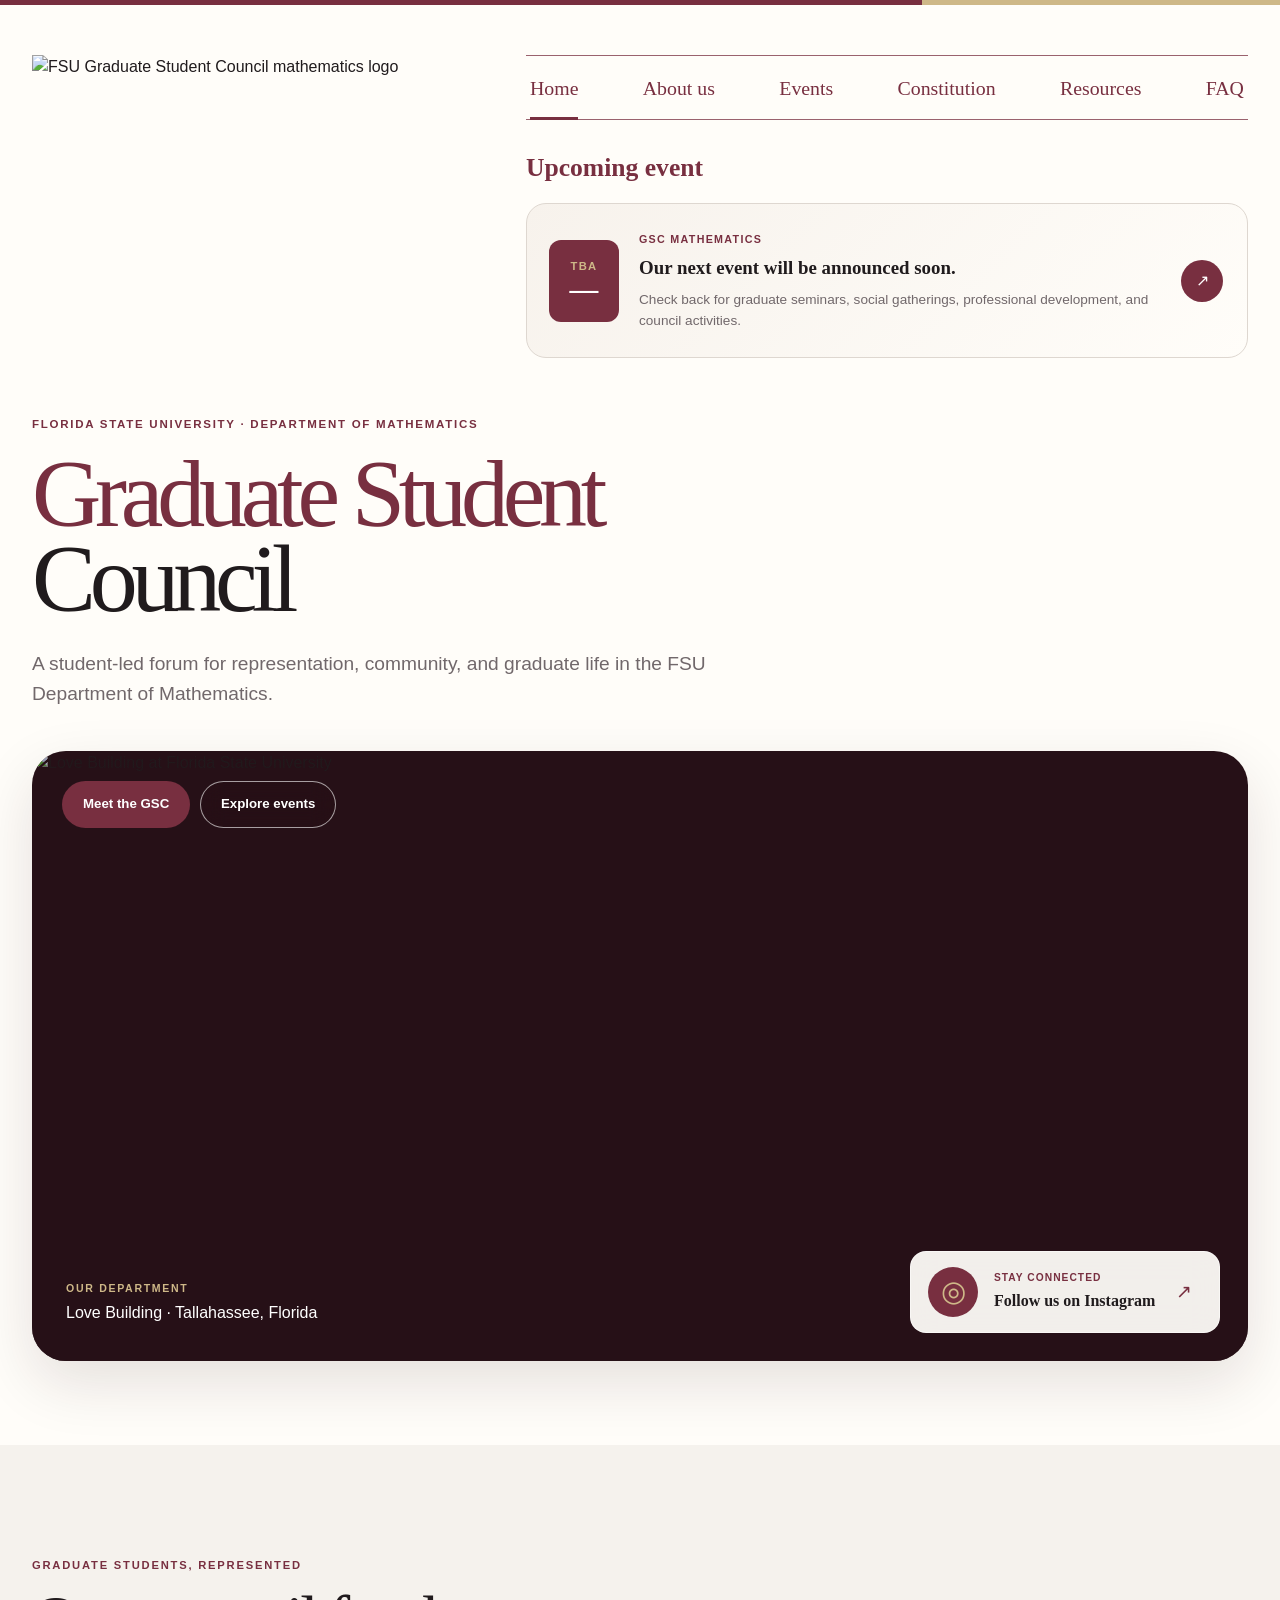
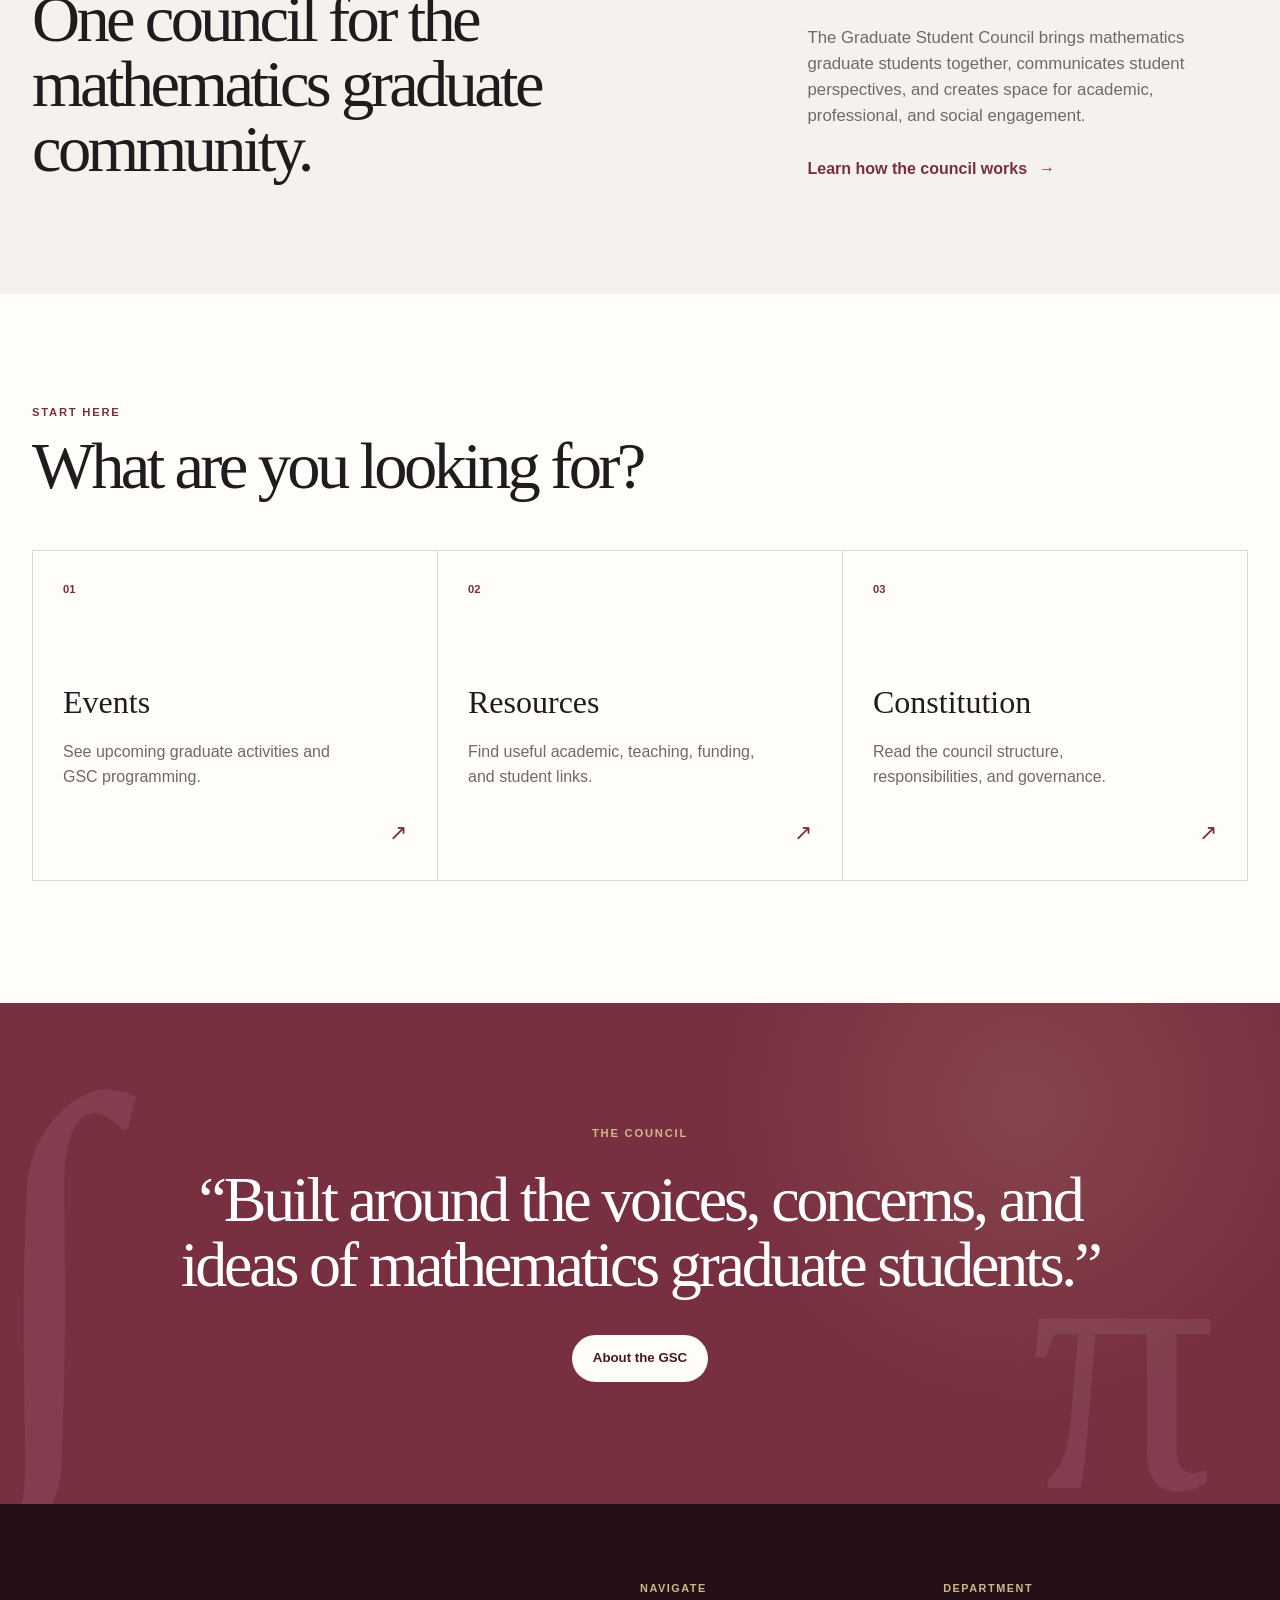
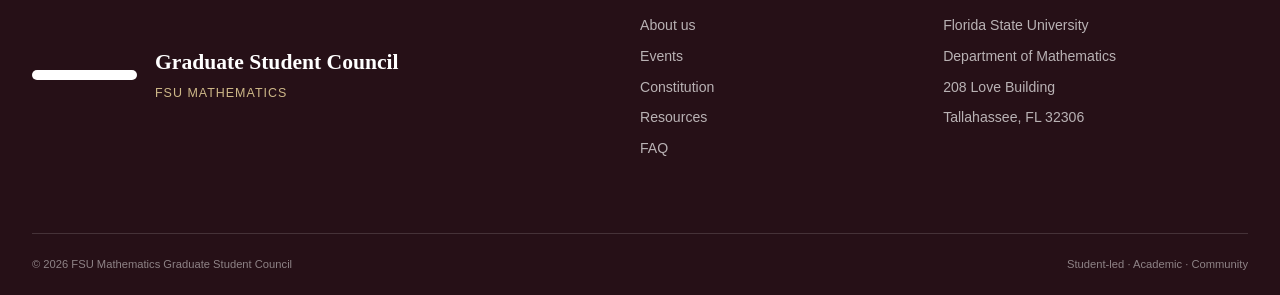
==== index.html @ f1bab253 "Add files via upload" ====
<!DOCTYPE html>
<html lang="en">
<head>
  <meta charset="UTF-8">
  <meta name="viewport" content="width=device-width, initial-scale=1.0">

  <meta
    name="description"
    content="Graduate Student Council of the Florida State University Department of Mathematics."
  >
  <meta name="theme-color" content="#782f40">

  <title>Graduate Student Council | FSU Mathematics</title>

  <link rel="icon" href="assets/gsc-logo.png">
  <link rel="stylesheet" href="styles.css">
</head>

<body>
  <a class="skip-link" href="#main-content">Skip to main content</a>

  <header class="site-header">
    <div class="top-rule" aria-hidden="true"></div>

    <div class="shell header-layout">
      <a class="identity" href="index.html" aria-label="FSU Mathematics Graduate Student Council home">
        <img
          src="assets/gsc-logo.png"
          alt="FSU Graduate Student Council mathematics logo"
          class="identity-logo"
        >
      </a>

      <div class="header-content">
        <nav class="main-nav" aria-label="Main navigation">
          <button
            class="nav-toggle"
            type="button"
            aria-expanded="false"
            aria-controls="nav-links"
          >
            <span class="nav-toggle-label">Menu</span>
            <span class="nav-toggle-lines" aria-hidden="true">
              <span></span>
              <span></span>
            </span>
          </button>

          <div class="nav-links" id="nav-links">
            <a class="active" href="index.html">Home</a>
            <a href="about.html">About us</a>
            <a href="events.html">Events</a>
            <a href="constitution.html">Constitution</a>
            <a href="resources.html">Resources</a>
            <a href="faq.html">FAQ</a>
          </div>
        </nav>

        <section class="upcoming" aria-labelledby="upcoming-title">
          <div class="upcoming-heading">
            <p class="section-kicker">Next on the calendar</p>
            <h2 id="upcoming-title">Upcoming event</h2>
          </div>

          <!-- EDIT HERE: Replace this card with the next real event. -->
          <article class="event-preview">
            <div class="event-date" aria-label="Date to be announced">
              <span>TBA</span>
              <strong>—</strong>
            </div>

            <div class="event-copy">
              <p class="event-type">GSC Mathematics</p>
              <h3>Our next event will be announced soon.</h3>
              <p>
                Check back for graduate seminars, social gatherings,
                professional development, and council activities.
              </p>
            </div>

            <a class="event-arrow" href="events.html" aria-label="View all events">
              <span aria-hidden="true">↗</span>
            </a>
          </article>
        </section>
      </div>
    </div>
  </header>

  <main id="main-content">
    <section class="hero shell">
      <div class="hero-title-block">
        <p class="eyebrow">Florida State University · Department of Mathematics</p>
        <h1>
          Graduate Student
          <span>Council</span>
        </h1>

        <p class="hero-intro">
          A student-led forum for representation, community, and graduate life
          in the FSU Department of Mathematics.
        </p>
      </div>

      <div class="hero-visual">
        <img
          src="assets/love-building.png"
          alt="Love Building at Florida State University"
          class="hero-image"
        >

        <div class="hero-overlay" aria-hidden="true"></div>

        <div class="hero-caption">
          <p class="hero-caption-label">Our department</p>
          <p>Love Building · Tallahassee, Florida</p>
        </div>

        <div class="hero-actions">
          <a class="button button-primary" href="about.html">Meet the GSC</a>
          <a class="button button-glass" href="events.html">Explore events</a>
        </div>

        <!-- EDIT HERE: Add your real Instagram URL. -->
        <a
          class="instagram-card"
          href="#"
          data-placeholder-link
          aria-label="Follow FSU Mathematics GSC on Instagram"
        >
          <span class="instagram-icon" aria-hidden="true">◎</span>
          <span>
            <small>Stay connected</small>
            <strong>Follow us on Instagram</strong>
          </span>
          <span class="instagram-arrow" aria-hidden="true">↗</span>
        </a>
      </div>
    </section>

    <section class="intro-section">
      <div class="shell intro-grid">
        <div>
          <p class="section-kicker">Graduate students, represented</p>
          <h2>One council for the mathematics graduate community.</h2>
        </div>

        <div class="intro-copy">
          <p>
            The Graduate Student Council brings mathematics graduate students
            together, communicates student perspectives, and creates space for
            academic, professional, and social engagement.
          </p>

          <a class="text-link" href="about.html">
            Learn how the council works <span aria-hidden="true">→</span>
          </a>
        </div>
      </div>
    </section>

    <section class="portal-section">
      <div class="shell">
        <div class="portal-heading">
          <p class="section-kicker">Start here</p>
          <h2>What are you looking for?</h2>
        </div>

        <div class="portal-grid">
          <a class="portal-card" href="events.html">
            <span class="portal-number">01</span>
            <div>
              <h3>Events</h3>
              <p>See upcoming graduate activities and GSC programming.</p>
            </div>
            <span class="portal-arrow" aria-hidden="true">↗</span>
          </a>

          <a class="portal-card" href="resources.html">
            <span class="portal-number">02</span>
            <div>
              <h3>Resources</h3>
              <p>Find useful academic, teaching, funding, and student links.</p>
            </div>
            <span class="portal-arrow" aria-hidden="true">↗</span>
          </a>

          <a class="portal-card" href="constitution.html">
            <span class="portal-number">03</span>
            <div>
              <h3>Constitution</h3>
              <p>Read the council structure, responsibilities, and governance.</p>
            </div>
            <span class="portal-arrow" aria-hidden="true">↗</span>
          </a>
        </div>
      </div>
    </section>

    <section class="statement-section">
      <div class="statement-math statement-math-one" aria-hidden="true">∫</div>
      <div class="statement-math statement-math-two" aria-hidden="true">π</div>

      <div class="shell statement-inner">
        <p class="section-kicker light">The council</p>

        <blockquote>
          “Built around the voices, concerns, and ideas of mathematics graduate students.”
        </blockquote>

        <a class="button button-light" href="about.html">About the GSC</a>
      </div>
    </section>
  </main>

  <footer class="site-footer">
    <div class="shell footer-grid">
      <div class="footer-brand">
        <img src="assets/gsc-logo.png" alt="" aria-hidden="true">
        <div>
          <strong>Graduate Student Council</strong>
          <span>FSU Mathematics</span>
        </div>
      </div>

      <div class="footer-nav">
        <p>Navigate</p>
        <a href="about.html">About us</a>
        <a href="events.html">Events</a>
        <a href="constitution.html">Constitution</a>
        <a href="resources.html">Resources</a>
        <a href="faq.html">FAQ</a>
      </div>

      <div class="footer-contact">
        <p>Department</p>
        <span>Florida State University</span>
        <span>Department of Mathematics</span>
        <span>208 Love Building</span>
        <span>Tallahassee, FL 32306</span>
      </div>
    </div>

    <div class="shell footer-bottom">
      <span>© <span id="year"></span> FSU Mathematics Graduate Student Council</span>
      <span>Student-led · Academic · Community</span>
    </div>
  </footer>

  <script src="script.js"></script>
</body>
</html>
---- styles.css ----
/* ============================================================
   FSU Mathematics GSC
   GitHub Pages-ready static website
   ============================================================ */

:root {
  --garnet: #782f40;
  --garnet-deep: #4b1725;
  --garnet-black: #261017;
  --gold: #ceb888;
  --gold-pale: #eee5d1;
  --ink: #201b1d;
  --muted: #71686b;
  --paper: #fffdf9;
  --surface: #f5f2ed;
  --line: #ded7d0;
  --max-width: 1240px;
  --serif: Georgia, "Times New Roman", serif;
  --sans: Arial, Helvetica, sans-serif;
  --radius-small: 10px;
  --radius-medium: 20px;
  --radius-large: 34px;
  --shadow-soft: 0 22px 60px rgba(38, 16, 23, 0.12);
}

*,
*::before,
*::after {
  box-sizing: border-box;
}

html {
  scroll-behavior: smooth;
}

body {
  margin: 0;
  min-width: 320px;
  color: var(--ink);
  background: var(--paper);
  font-family: var(--sans);
  line-height: 1.55;
}

body.menu-open {
  overflow: hidden;
}

img {
  max-width: 100%;
  display: block;
}

a {
  color: inherit;
  text-decoration: none;
}

button {
  color: inherit;
  font: inherit;
}

.shell {
  width: min(calc(100% - 64px), var(--max-width));
  margin-inline: auto;
}

.skip-link {
  position: fixed;
  z-index: 9999;
  top: 12px;
  left: 12px;
  padding: 10px 14px;
  color: white;
  background: var(--garnet);
  transform: translateY(-180%);
}

.skip-link:focus {
  transform: translateY(0);
}

.top-rule {
  height: 5px;
  background: linear-gradient(
    90deg,
    var(--garnet) 0 72%,
    var(--gold) 72% 100%
  );
}

/* HEADER */

.site-header {
  background: var(--paper);
}

.header-layout {
  display: grid;
  grid-template-columns: 430px minmax(0, 1fr);
  gap: 64px;
  padding-top: 50px;
}

.identity {
  align-self: start;
}

.identity-logo {
  width: min(100%, 430px);
  height: auto;
}

.header-content {
  min-width: 0;
}

.main-nav {
  border-top: 1px solid rgba(120, 47, 64, 0.75);
  border-bottom: 1px solid rgba(120, 47, 64, 0.75);
}

.nav-links {
  min-height: 58px;
  display: flex;
  align-items: center;
  justify-content: space-between;
  gap: 24px;
}

.nav-links a {
  position: relative;
  padding: 17px 4px 15px;
  color: var(--garnet);
  font-family: var(--serif);
  font-size: clamp(1.05rem, 1.55vw, 1.35rem);
  white-space: nowrap;
}

.nav-links a::after {
  content: "";
  position: absolute;
  right: 4px;
  bottom: -1px;
  left: 4px;
  height: 3px;
  background: var(--garnet);
  transform: scaleX(0);
  transform-origin: left;
  transition: transform 180ms ease;
}

.nav-links a:hover::after,
.nav-links a:focus-visible::after,
.nav-links a.active::after {
  transform: scaleX(1);
}

.nav-toggle {
  display: none;
}

.upcoming {
  padding-top: 28px;
}

.upcoming-heading {
  display: flex;
  align-items: end;
  justify-content: space-between;
  gap: 20px;
  margin-bottom: 16px;
}

.section-kicker {
  margin: 0 0 12px;
  color: var(--garnet);
  font-size: 0.7rem;
  font-weight: 800;
  letter-spacing: 0.16em;
  text-transform: uppercase;
}

.upcoming-heading .section-kicker {
  display: none;
}

.upcoming-heading h2 {
  margin: 0;
  color: var(--garnet);
  font-family: var(--serif);
  font-size: clamp(1.35rem, 2vw, 1.75rem);
}

.event-preview {
  display: grid;
  grid-template-columns: 72px minmax(0, 1fr) 44px;
  align-items: center;
  gap: 18px;
  min-height: 155px;
  padding: 22px;
  background: linear-gradient(135deg, #f7f2ec, #fffdf9);
  border: 1px solid var(--line);
  border-radius: var(--radius-medium);
}

.event-date {
  width: 70px;
  height: 82px;
  display: grid;
  place-items: center;
  align-content: center;
  color: white;
  background: var(--garnet);
  border-radius: 12px;
}

.event-date span,
.event-date strong {
  display: block;
}

.event-date span {
  color: var(--gold);
  font-size: 0.7rem;
  font-weight: 800;
  letter-spacing: 0.12em;
}

.event-date strong {
  font-family: var(--serif);
  font-size: 1.8rem;
  line-height: 1;
}

.event-type {
  margin: 0 0 5px;
  color: var(--garnet);
  font-size: 0.67rem;
  font-weight: 800;
  letter-spacing: 0.12em;
  text-transform: uppercase;
}

.event-copy h3 {
  margin: 0 0 7px;
  font-family: var(--serif);
  font-size: 1.18rem;
}

.event-copy > p:last-child {
  margin: 0;
  color: var(--muted);
  font-size: 0.85rem;
}

.event-arrow {
  width: 42px;
  height: 42px;
  display: grid;
  place-items: center;
  color: white;
  background: var(--garnet);
  border-radius: 50%;
  transition:
    transform 180ms ease,
    background 180ms ease;
}

.event-arrow:hover,
.event-arrow:focus-visible {
  background: var(--garnet-deep);
  transform: translate(2px, -2px);
}

/* HERO */

.hero {
  padding-top: 24px;
  padding-bottom: 84px;
}

.hero-title-block {
  max-width: 940px;
  padding: 34px 0 42px;
}

.eyebrow {
  margin: 0 0 18px;
  color: var(--garnet);
  font-size: 0.72rem;
  font-weight: 800;
  letter-spacing: 0.15em;
  text-transform: uppercase;
}

.hero h1 {
  margin: 0;
  color: var(--garnet);
  font-family: var(--serif);
  font-size: clamp(3.6rem, 7.5vw, 7.3rem);
  font-weight: 500;
  letter-spacing: -0.065em;
  line-height: 0.88;
}

.hero h1 span {
  display: block;
  color: var(--ink);
}

.hero-intro {
  max-width: 680px;
  margin: 28px 0 0;
  color: var(--muted);
  font-size: clamp(1rem, 1.8vw, 1.2rem);
}

.hero-visual {
  position: relative;
  min-height: 610px;
  overflow: hidden;
  background: var(--garnet-black);
  border-radius: var(--radius-large);
  box-shadow: var(--shadow-soft);
}

.hero-image {
  width: 100%;
  height: 100%;
  min-height: 610px;
  object-fit: cover;
  object-position: center 51%;
}

.hero-overlay {
  position: absolute;
  inset: 0;
  background:
    linear-gradient(
      180deg,
      rgba(38, 16, 23, 0.02) 20%,
      rgba(38, 16, 23, 0.16) 55%,
      rgba(38, 16, 23, 0.78) 100%
    ),
    linear-gradient(
      90deg,
      rgba(38, 16, 23, 0.3),
      transparent 44%
    );
}

.hero-caption {
  position: absolute;
  left: 34px;
  bottom: 35px;
  color: white;
}

.hero-caption p {
  margin: 0;
}

.hero-caption-label {
  margin-bottom: 5px !important;
  color: var(--gold);
  font-size: 0.66rem;
  font-weight: 800;
  letter-spacing: 0.16em;
  text-transform: uppercase;
}

.hero-actions {
  position: absolute;
  top: 30px;
  left: 30px;
  display: flex;
  flex-wrap: wrap;
  gap: 10px;
}

.button {
  min-height: 47px;
  display: inline-flex;
  align-items: center;
  justify-content: center;
  padding: 11px 20px;
  border: 1px solid transparent;
  border-radius: 999px;
  font-size: 0.83rem;
  font-weight: 800;
  transition:
    transform 180ms ease,
    background 180ms ease,
    color 180ms ease;
}

.button:hover,
.button:focus-visible {
  transform: translateY(-2px);
}

.button-primary {
  color: white;
  background: var(--garnet);
}

.button-primary:hover,
.button-primary:focus-visible {
  background: var(--garnet-deep);
}

.button-glass {
  color: white;
  background: rgba(38, 16, 23, 0.34);
  border-color: rgba(255, 255, 255, 0.6);
  backdrop-filter: blur(12px);
}

.button-light {
  color: var(--garnet-deep);
  background: var(--paper);
}

.instagram-card {
  position: absolute;
  right: 28px;
  bottom: 28px;
  min-width: 310px;
  display: grid;
  grid-template-columns: 52px 1fr 26px;
  align-items: center;
  gap: 14px;
  padding: 15px 17px;
  color: var(--ink);
  background: rgba(255, 253, 249, 0.94);
  border: 1px solid rgba(255, 255, 255, 0.55);
  border-radius: 16px;
  backdrop-filter: blur(16px);
  transition: transform 180ms ease;
}

.instagram-card:hover,
.instagram-card:focus-visible {
  transform: translateY(-3px);
}

.instagram-icon {
  width: 50px;
  height: 50px;
  display: grid;
  place-items: center;
  color: var(--gold);
  background: var(--garnet);
  border-radius: 50%;
  font-family: var(--serif);
  font-size: 1.8rem;
}

.instagram-card small,
.instagram-card strong {
  display: block;
}

.instagram-card small {
  margin-bottom: 3px;
  color: var(--garnet);
  font-size: 0.64rem;
  font-weight: 800;
  letter-spacing: 0.1em;
  text-transform: uppercase;
}

.instagram-card strong {
  font-family: var(--serif);
  font-size: 1rem;
}

.instagram-arrow {
  color: var(--garnet);
  font-size: 1.2rem;
}

/* INTRO */

.intro-section {
  padding: 112px 0;
  background: var(--surface);
}

.intro-grid {
  display: grid;
  grid-template-columns: minmax(0, 1.15fr) minmax(360px, 0.75fr);
  gap: 100px;
  align-items: end;
}

.intro-grid h2,
.portal-heading h2 {
  margin: 0;
  font-family: var(--serif);
  font-size: clamp(2.5rem, 5.2vw, 5rem);
  font-weight: 500;
  letter-spacing: -0.055em;
  line-height: 0.98;
}

.intro-copy > p {
  margin: 0 0 28px;
  color: var(--muted);
  font-size: 1.05rem;
}

.text-link {
  display: inline-flex;
  align-items: center;
  gap: 12px;
  color: var(--garnet);
  font-weight: 800;
}

.text-link span {
  transition: transform 180ms ease;
}

.text-link:hover span,
.text-link:focus-visible span {
  transform: translateX(5px);
}

/* PORTALS */

.portal-section {
  padding: 110px 0 122px;
}

.portal-heading {
  margin-bottom: 52px;
}

.portal-grid {
  display: grid;
  grid-template-columns: repeat(3, 1fr);
  border-top: 1px solid var(--line);
  border-left: 1px solid var(--line);
}

.portal-card {
  min-height: 330px;
  display: flex;
  flex-direction: column;
  padding: 30px;
  border-right: 1px solid var(--line);
  border-bottom: 1px solid var(--line);
  transition:
    color 200ms ease,
    background 200ms ease;
}

.portal-card:hover,
.portal-card:focus-visible {
  color: white;
  background: var(--garnet);
}

.portal-number {
  margin-bottom: auto;
  color: var(--garnet);
  font-size: 0.7rem;
  font-weight: 800;
}

.portal-card:hover .portal-number,
.portal-card:focus-visible .portal-number {
  color: var(--gold);
}

.portal-card h3 {
  margin: 0 0 12px;
  font-family: var(--serif);
  font-size: 2rem;
  font-weight: 500;
}

.portal-card p {
  max-width: 300px;
  margin: 0;
  color: var(--muted);
}

.portal-card:hover p,
.portal-card:focus-visible p {
  color: rgba(255, 255, 255, 0.72);
}

.portal-arrow {
  align-self: flex-end;
  margin-top: 26px;
  color: var(--garnet);
  font-size: 1.4rem;
}

.portal-card:hover .portal-arrow,
.portal-card:focus-visible .portal-arrow {
  color: var(--gold);
}

/* STATEMENT */

.statement-section {
  position: relative;
  overflow: hidden;
  padding: 122px 0;
  color: white;
  background:
    radial-gradient(circle at 80% 20%, rgba(206, 184, 136, 0.16), transparent 28%),
    var(--garnet);
}

.statement-inner {
  position: relative;
  z-index: 2;
  text-align: center;
}

.section-kicker.light {
  color: var(--gold);
}

.statement-inner blockquote {
  max-width: 980px;
  margin: 24px auto 38px;
  font-family: var(--serif);
  font-size: clamp(2.5rem, 5vw, 5.1rem);
  font-weight: 500;
  letter-spacing: -0.05em;
  line-height: 1.02;
}

.statement-math {
  position: absolute;
  color: rgba(255, 255, 255, 0.07);
  font-family: var(--serif);
  pointer-events: none;
}

.statement-math-one {
  top: -105px;
  left: -20px;
  font-size: 30rem;
}

.statement-math-two {
  right: 5%;
  bottom: -145px;
  font-size: 23rem;
}

/* FOOTER */

.site-footer {
  padding-top: 76px;
  color: white;
  background: var(--garnet-black);
}

.footer-grid {
  display: grid;
  grid-template-columns: 1.5fr 0.65fr 0.85fr;
  gap: 70px;
  padding-bottom: 64px;
}

.footer-brand {
  display: flex;
  align-items: center;
  gap: 18px;
}

.footer-brand img {
  width: 105px;
  padding: 5px;
  background: white;
  border-radius: 10px;
}

.footer-brand strong,
.footer-brand span {
  display: block;
}

.footer-brand strong {
  font-family: var(--serif);
  font-size: 1.35rem;
}

.footer-brand span {
  margin-top: 4px;
  color: var(--gold);
  font-size: 0.78rem;
  letter-spacing: 0.08em;
  text-transform: uppercase;
}

.footer-nav > p,
.footer-contact > p {
  margin: 0 0 18px;
  color: var(--gold);
  font-size: 0.68rem;
  font-weight: 800;
  letter-spacing: 0.14em;
  text-transform: uppercase;
}

.footer-nav a,
.footer-contact span {
  display: block;
  margin-bottom: 9px;
  color: rgba(255, 255, 255, 0.68);
  font-size: 0.88rem;
}

.footer-nav a:hover,
.footer-nav a:focus-visible {
  color: white;
}

.footer-bottom {
  min-height: 62px;
  display: flex;
  align-items: center;
  justify-content: space-between;
  gap: 30px;
  color: rgba(255, 255, 255, 0.48);
  border-top: 1px solid rgba(255, 255, 255, 0.14);
  font-size: 0.7rem;
}

/* PLACEHOLDER PAGES */

.placeholder-main {
  min-height: 70vh;
  padding: 100px 0 130px;
}

.placeholder-main h1 {
  max-width: 850px;
  margin: 0 0 26px;
  color: var(--garnet);
  font-family: var(--serif);
  font-size: clamp(3.5rem, 8vw, 7rem);
  font-weight: 500;
  letter-spacing: -0.06em;
  line-height: 0.92;
}

.placeholder-main > .shell > p:not(.section-kicker) {
  max-width: 700px;
  color: var(--muted);
  font-size: 1.1rem;
}

.placeholder-panel {
  margin-top: 58px;
  padding: 34px;
  background: var(--surface);
  border-left: 5px solid var(--garnet);
}

.placeholder-panel strong {
  color: var(--garnet);
}

/* RESPONSIVE */

@media (max-width: 1080px) {
  .header-layout {
    grid-template-columns: 340px minmax(0, 1fr);
    gap: 44px;
  }

  .nav-links {
    gap: 15px;
  }

  .nav-links a {
    font-size: 1.05rem;
  }

  .intro-grid {
    gap: 60px;
  }
}

@media (max-width: 900px) {
  .shell {
    width: min(calc(100% - 40px), var(--max-width));
  }

  .header-layout {
    grid-template-columns: 1fr;
    gap: 28px;
    padding-top: 28px;
  }

  .identity-logo {
    width: 250px;
  }

  .main-nav {
    position: relative;
  }

  .nav-toggle {
    width: 100%;
    min-height: 58px;
    display: flex;
    align-items: center;
    justify-content: space-between;
    padding: 0 5px;
    background: transparent;
    border: 0;
  }

  .nav-toggle-label {
    color: var(--garnet);
    font-family: var(--serif);
    font-size: 1.2rem;
  }

  .nav-toggle-lines {
    width: 28px;
  }

  .nav-toggle-lines span {
    width: 100%;
    height: 2px;
    display: block;
    margin: 6px 0;
    background: var(--garnet);
  }

  .nav-links {
    display: none;
    min-height: 0;
    padding: 15px 0;
  }

  .nav-links.open {
    display: flex;
    flex-direction: column;
    align-items: stretch;
  }

  .nav-links a {
    padding: 12px 5px;
  }

  .nav-links a::after {
    display: none;
  }

  .upcoming {
    padding-top: 18px;
  }

  .hero {
    padding-top: 6px;
  }

  .hero-visual,
  .hero-image {
    min-height: 560px;
  }

  .intro-grid,
  .footer-grid {
    grid-template-columns: 1fr;
  }

  .intro-grid {
    gap: 38px;
  }

  .portal-grid {
    grid-template-columns: 1fr;
  }

  .portal-card {
    min-height: 260px;
  }

  .footer-grid {
    gap: 42px;
  }
}

@media (max-width: 620px) {
  .shell {
    width: min(calc(100% - 28px), var(--max-width));
  }

  .top-rule {
    height: 4px;
  }

  .identity-logo {
    width: 210px;
  }

  .event-preview {
    grid-template-columns: 62px 1fr;
    padding: 17px;
  }

  .event-date {
    width: 60px;
    height: 72px;
  }

  .event-arrow {
    display: none;
  }

  .hero-title-block {
    padding-top: 38px;
  }

  .hero h1 {
    font-size: clamp(3.6rem, 20vw, 5.9rem);
  }

  .hero-visual,
  .hero-image {
    min-height: 600px;
  }

  .hero-image {
    object-position: 52% center;
  }

  .hero-actions {
    top: 18px;
    left: 18px;
  }

  .hero-caption {
    left: 22px;
    bottom: 142px;
  }

  .instagram-card {
    right: 16px;
    bottom: 16px;
    left: 16px;
    min-width: 0;
  }

  .intro-section,
  .portal-section,
  .statement-section {
    padding-top: 80px;
    padding-bottom: 84px;
  }

  .portal-card {
    min-height: 235px;
  }

  .statement-inner blockquote {
    font-size: clamp(2.3rem, 12vw, 4rem);
  }

  .footer-bottom {
    align-items: flex-start;
    flex-direction: column;
    justify-content: center;
    padding: 18px 0;
  }
}

@media (prefers-reduced-motion: reduce) {
  *,
  *::before,
  *::after {
    scroll-behavior: auto !important;
    transition: none !important;
  }
}
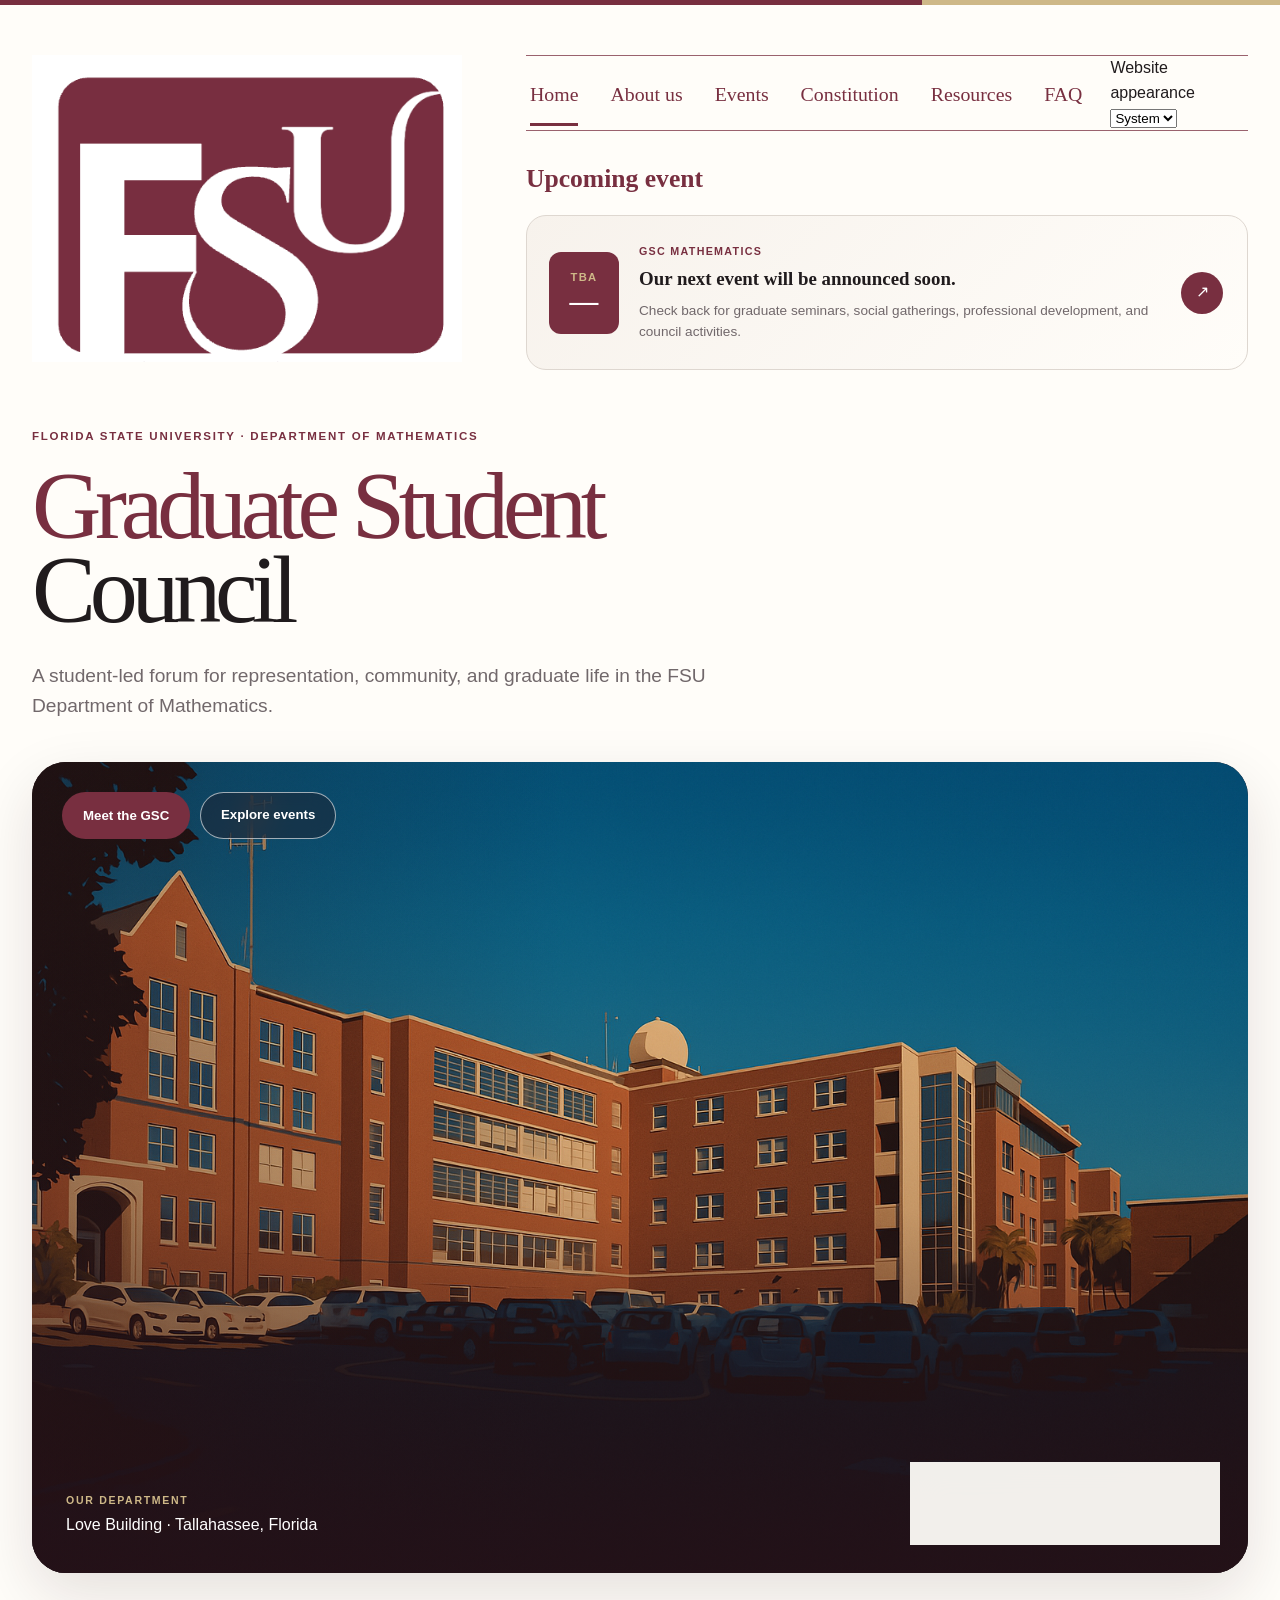
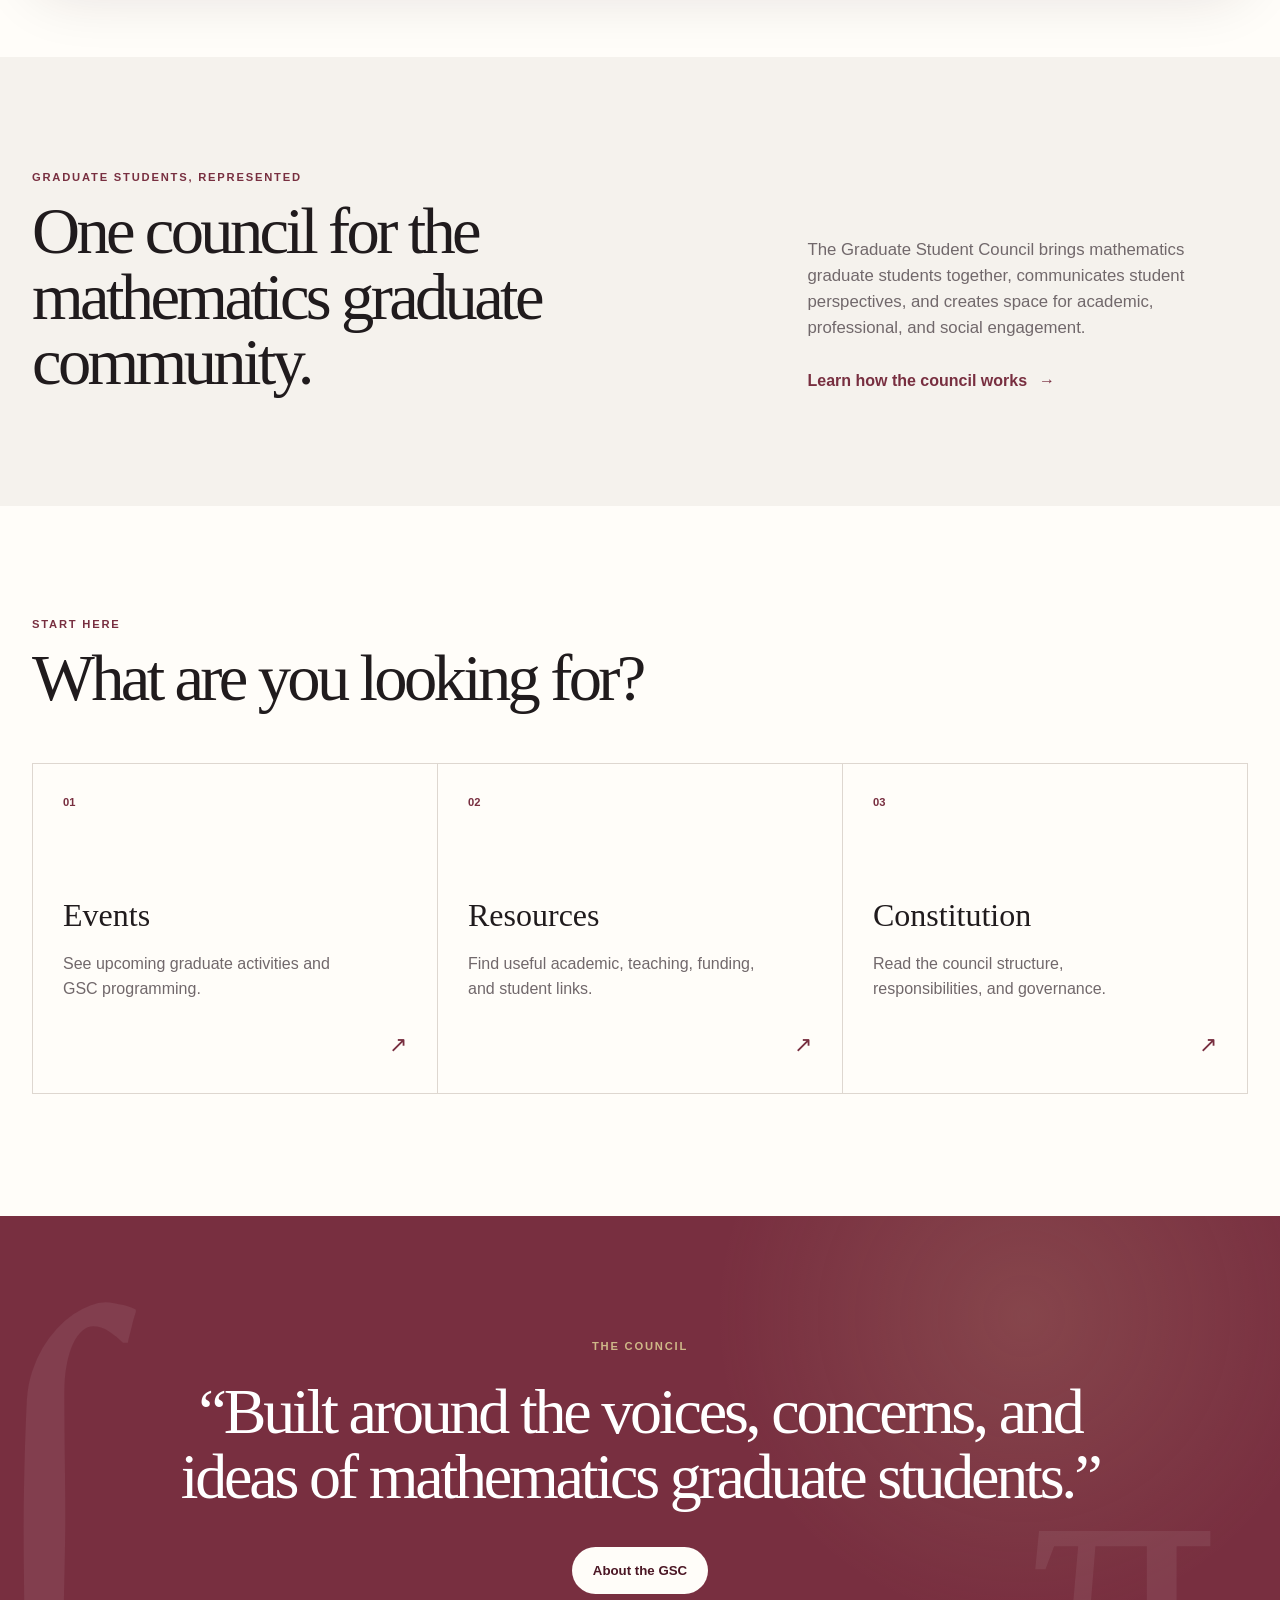
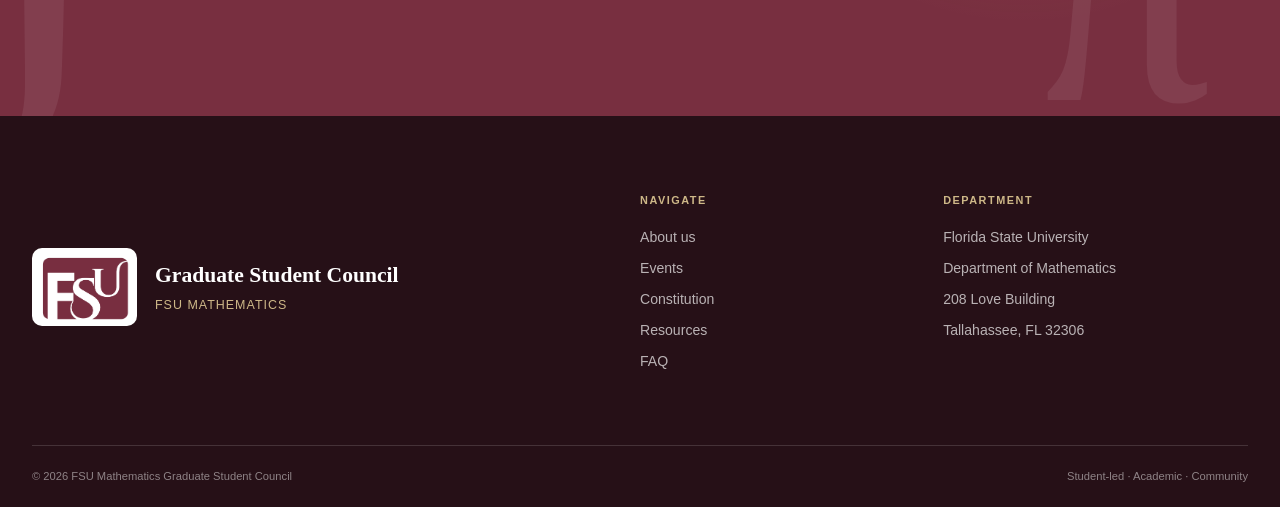
==== commit 5ab696e1: "Add files via upload" ====
--- a/index.html
+++ b/index.html
@@ -3,6 +3,16 @@
 <head>
   <meta charset="UTF-8">
   <meta name="viewport" content="width=device-width, initial-scale=1.0">
+
+  <script>
+    (() => {
+      const saved = localStorage.getItem("gsc-theme") || "system";
+      const dark = window.matchMedia("(prefers-color-scheme: dark)").matches;
+      const resolved = saved === "system" ? (dark ? "dark" : "light") : saved;
+      document.documentElement.dataset.theme = resolved;
+      document.documentElement.dataset.themePreference = saved;
+    })();
+  </script>
 
   <meta
     name="description"
@@ -53,6 +63,16 @@
             <a href="constitution.html">Constitution</a>
             <a href="resources.html">Resources</a>
             <a href="faq.html">FAQ</a>
+
+            <div class="theme-control">
+              <span class="theme-indicator" aria-hidden="true"></span>
+              <label class="sr-only" for="theme-select">Website appearance</label>
+              <select id="theme-select" aria-label="Website appearance">
+                <option value="system">System</option>
+                <option value="light">Light</option>
+                <option value="dark">Dark</option>
+              </select>
+            </div>
           </div>
         </nav>
 
--- a/styles.css
+++ b/styles.css
@@ -988,3 +988,344 @@
     transition: none !important;
   }
 }
+
+
+/* ============================================================
+   ABOUT / MEMBERS PAGE
+   ============================================================ */
+
+.inner-page-header .header-layout {
+  grid-template-columns: 240px minmax(0, 1fr);
+  align-items: center;
+  gap: 70px;
+  padding-top: 22px;
+  padding-bottom: 22px;
+}
+
+.inner-page-header .identity-logo {
+  width: 220px;
+}
+
+.members-hero {
+  padding: 108px 0 112px;
+  background:
+    linear-gradient(rgba(120, 47, 64, 0.025) 1px, transparent 1px),
+    linear-gradient(90deg, rgba(120, 47, 64, 0.025) 1px, transparent 1px),
+    var(--paper);
+  background-size: 48px 48px;
+}
+
+.members-hero-grid {
+  display: grid;
+  grid-template-columns: minmax(0, 1.15fr) minmax(360px, 0.75fr);
+  gap: 100px;
+  align-items: end;
+}
+
+.members-hero h1 {
+  max-width: 790px;
+  margin: 0;
+  color: var(--garnet);
+  font-family: var(--serif);
+  font-size: clamp(3.7rem, 7.4vw, 7rem);
+  font-weight: 500;
+  letter-spacing: -0.065em;
+  line-height: 0.91;
+}
+
+.members-hero-copy {
+  max-width: 600px;
+}
+
+.members-hero-copy p {
+  margin: 0;
+  color: var(--muted);
+  font-size: 1.02rem;
+}
+
+.members-hero-copy p + p {
+  margin-top: 20px;
+}
+
+.leadership-section {
+  padding: 110px 0 124px;
+  background: var(--surface);
+}
+
+.members-section-heading {
+  display: grid;
+  grid-template-columns: minmax(0, 1fr) minmax(320px, 0.65fr);
+  gap: 80px;
+  align-items: end;
+  margin-bottom: 54px;
+}
+
+.members-section-heading h2 {
+  margin: 0;
+  font-family: var(--serif);
+  font-size: clamp(2.8rem, 5vw, 5rem);
+  font-weight: 500;
+  letter-spacing: -0.055em;
+  line-height: 0.94;
+}
+
+.members-section-heading > p {
+  max-width: 550px;
+  margin: 0;
+  color: var(--muted);
+}
+
+.executive-grid {
+  display: grid;
+  grid-template-columns: repeat(6, 1fr);
+  gap: 22px;
+}
+
+.executive-card {
+  grid-column: span 2;
+  overflow: hidden;
+  background: var(--paper);
+  border: 1px solid var(--line);
+  border-radius: var(--radius-medium);
+  box-shadow: 0 12px 35px rgba(38, 16, 23, 0.06);
+  transition:
+    transform 200ms ease,
+    box-shadow 200ms ease;
+}
+
+.executive-card-featured {
+  grid-column: span 3;
+}
+
+.executive-card:hover {
+  transform: translateY(-5px);
+  box-shadow: var(--shadow-soft);
+}
+
+.member-photo-wrap {
+  position: relative;
+  overflow: hidden;
+  background: var(--garnet-deep);
+}
+
+.member-photo {
+  width: 100%;
+  aspect-ratio: 4 / 4.4;
+  object-fit: cover;
+  transition: transform 350ms ease;
+}
+
+.executive-card-featured .member-photo {
+  aspect-ratio: 16 / 10.5;
+}
+
+.executive-card:hover .member-photo {
+  transform: scale(1.025);
+}
+
+.role-badge {
+  position: absolute;
+  left: 18px;
+  bottom: 18px;
+  padding: 8px 13px;
+  color: var(--garnet-deep);
+  background: rgba(255, 253, 249, 0.94);
+  border: 1px solid rgba(255, 255, 255, 0.62);
+  border-radius: 999px;
+  backdrop-filter: blur(12px);
+  font-size: 0.66rem;
+  font-weight: 800;
+  letter-spacing: 0.11em;
+  text-transform: uppercase;
+}
+
+.executive-card-body {
+  padding: 26px 26px 30px;
+}
+
+.member-program {
+  margin: 0 0 10px;
+  color: var(--garnet);
+  font-size: 0.67rem;
+  font-weight: 800;
+  letter-spacing: 0.09em;
+  text-transform: uppercase;
+}
+
+.executive-card-body h3,
+.member-card-content h3 {
+  margin: 0 0 13px;
+  font-family: var(--serif);
+  font-size: clamp(1.45rem, 2vw, 2rem);
+  font-weight: 500;
+  letter-spacing: -0.025em;
+  line-height: 1.05;
+}
+
+.executive-card-body > p:last-child,
+.member-card-content > p:last-child {
+  margin: 0;
+  color: var(--muted);
+  font-size: 0.9rem;
+}
+
+.council-members-section {
+  padding: 118px 0 130px;
+  color: white;
+  background:
+    radial-gradient(
+      circle at 84% 4%,
+      rgba(206, 184, 136, 0.11),
+      transparent 26%
+    ),
+    var(--garnet-black);
+}
+
+.members-section-heading-light h2 {
+  color: white;
+}
+
+.members-section-heading-light > p {
+  color: rgba(255, 255, 255, 0.62);
+}
+
+.member-grid {
+  display: grid;
+  grid-template-columns: repeat(3, 1fr);
+  gap: 22px;
+}
+
+.member-card {
+  overflow: hidden;
+  color: var(--ink);
+  background: var(--paper);
+  border: 1px solid rgba(255, 255, 255, 0.11);
+  border-radius: var(--radius-medium);
+  transition:
+    transform 200ms ease,
+    box-shadow 200ms ease;
+}
+
+.member-card:hover {
+  transform: translateY(-5px);
+  box-shadow: 0 26px 60px rgba(0, 0, 0, 0.25);
+}
+
+.member-card-photo {
+  width: 100%;
+  aspect-ratio: 4 / 4.35;
+  object-fit: cover;
+  background: var(--garnet);
+  transition: transform 350ms ease;
+}
+
+.member-card:hover .member-card-photo {
+  transform: scale(1.025);
+}
+
+.member-card-content {
+  min-height: 225px;
+  padding: 25px 25px 29px;
+}
+
+.members-cta {
+  padding: 100px 0;
+  background: var(--gold-pale);
+}
+
+.members-cta-grid {
+  display: grid;
+  grid-template-columns: minmax(0, 1.15fr) minmax(360px, 0.7fr);
+  gap: 90px;
+  align-items: center;
+}
+
+.members-cta h2 {
+  max-width: 760px;
+  margin: 0;
+  color: var(--garnet);
+  font-family: var(--serif);
+  font-size: clamp(2.7rem, 5vw, 5rem);
+  font-weight: 500;
+  letter-spacing: -0.055em;
+  line-height: 0.96;
+}
+
+.members-cta-grid > div:last-child > p {
+  margin: 0 0 28px;
+  color: var(--muted);
+}
+
+/* About / Members responsive */
+
+@media (max-width: 1050px) {
+  .executive-grid {
+    grid-template-columns: repeat(2, 1fr);
+  }
+
+  .executive-card,
+  .executive-card-featured {
+    grid-column: span 1;
+  }
+
+  .executive-card-featured .member-photo,
+  .member-photo {
+    aspect-ratio: 4 / 4.4;
+  }
+
+  .member-grid {
+    grid-template-columns: repeat(2, 1fr);
+  }
+}
+
+@media (max-width: 900px) {
+  .inner-page-header .header-layout {
+    grid-template-columns: 1fr;
+    gap: 20px;
+  }
+
+  .inner-page-header .identity-logo {
+    width: 210px;
+  }
+
+  .members-hero-grid,
+  .members-section-heading,
+  .members-cta-grid {
+    grid-template-columns: 1fr;
+    gap: 42px;
+  }
+
+  .members-hero {
+    padding: 78px 0 88px;
+  }
+
+  .leadership-section,
+  .council-members-section {
+    padding-top: 86px;
+    padding-bottom: 94px;
+  }
+}
+
+@media (max-width: 620px) {
+  .executive-grid,
+  .member-grid {
+    grid-template-columns: 1fr;
+  }
+
+  .members-hero h1 {
+    font-size: clamp(3.5rem, 18vw, 5.7rem);
+  }
+
+  .members-section-heading h2,
+  .members-cta h2 {
+    font-size: clamp(2.7rem, 13vw, 4rem);
+  }
+
+  .member-card-content {
+    min-height: auto;
+  }
+
+  .members-cta {
+    padding: 76px 0;
+  }
+}
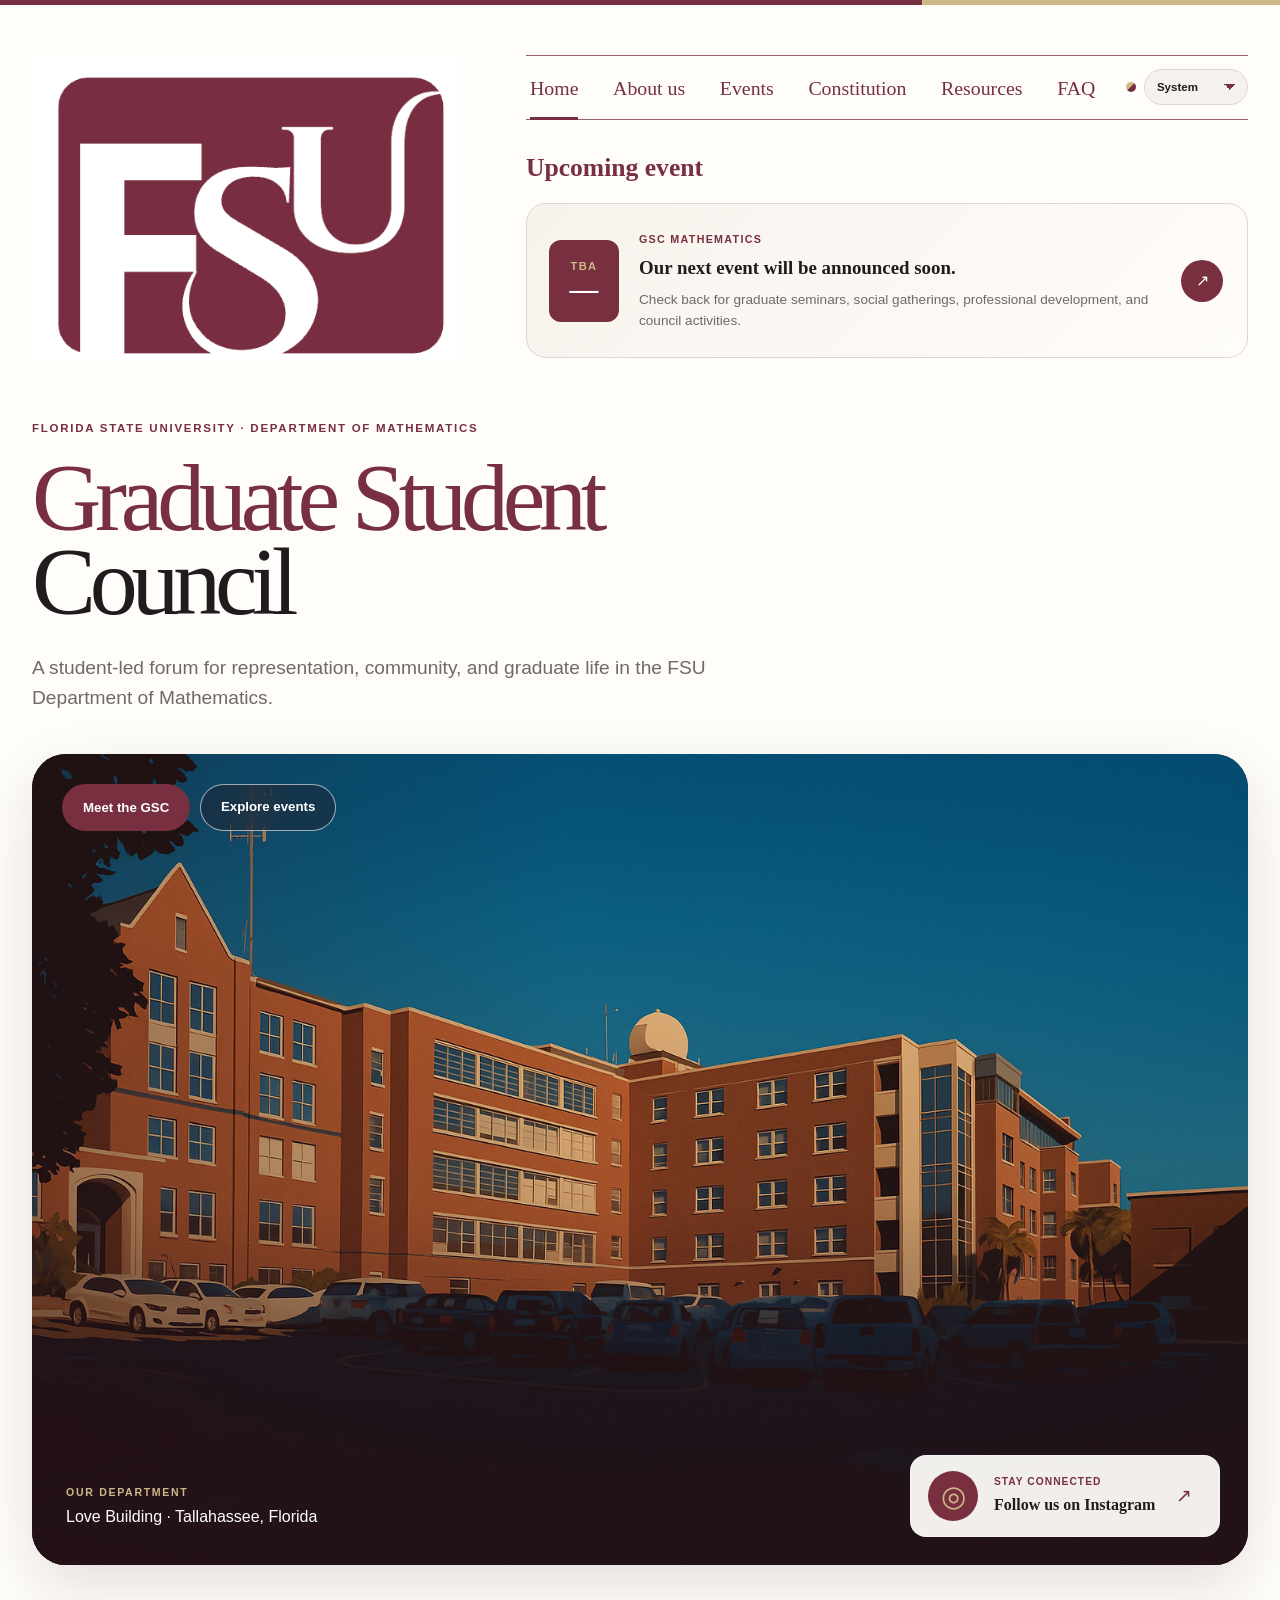
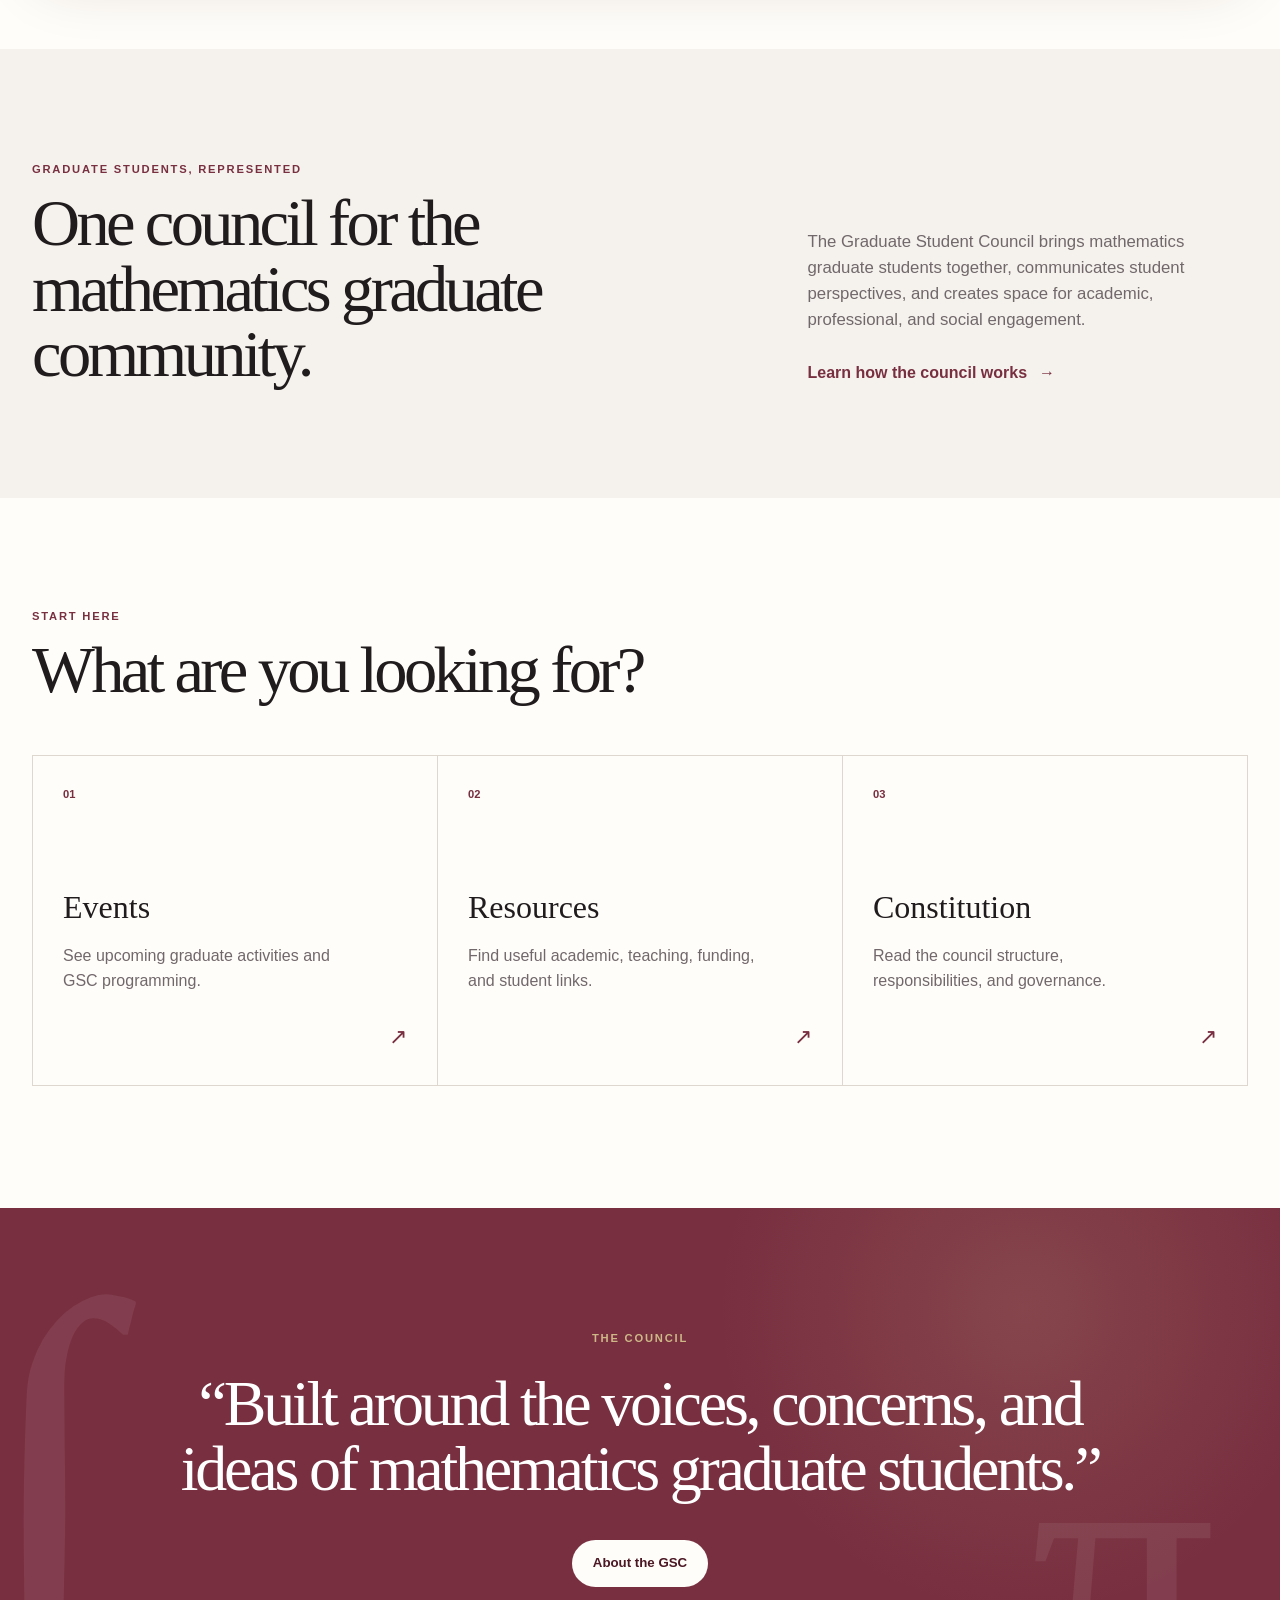
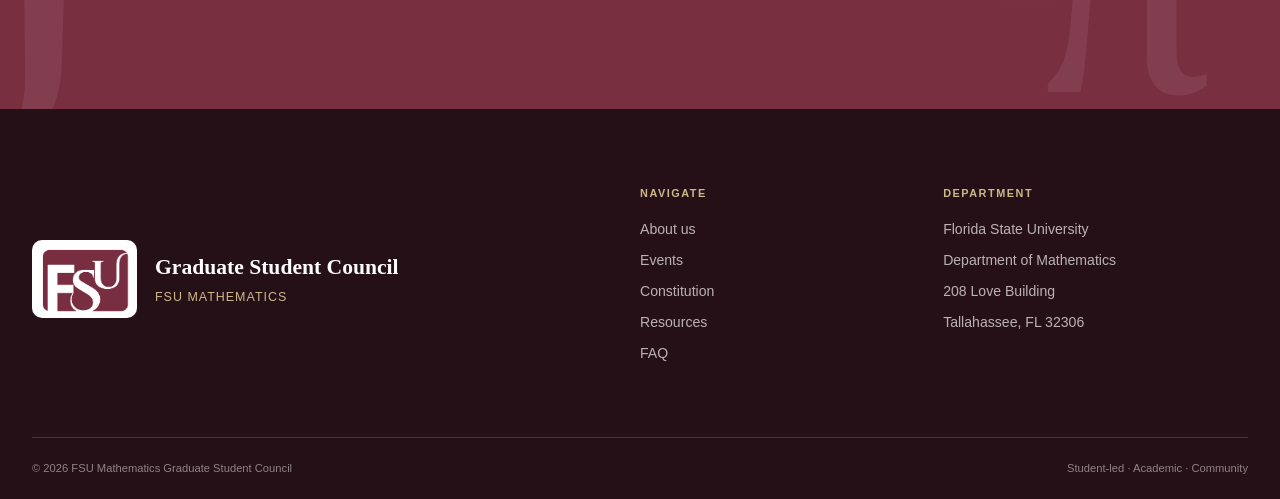
==== commit 4308b1ef: "Add files via upload" ====
--- a/index.html
+++ b/index.html
@@ -6,15 +6,24 @@
 
   <script>
     (() => {
-      const saved = localStorage.getItem("gsc-theme") || "system";
-      const dark = window.matchMedia("(prefers-color-scheme: dark)").matches;
-      const resolved = saved === "system" ? (dark ? "dark" : "light") : saved;
-      document.documentElement.dataset.theme = resolved;
-      document.documentElement.dataset.themePreference = saved;
+      try {
+        const preference = localStorage.getItem("gsc-theme") || "system";
+        const systemIsDark = window.matchMedia("(prefers-color-scheme: dark)").matches;
+        const resolved = preference === "system"
+          ? (systemIsDark ? "dark" : "light")
+          : preference;
+
+        document.documentElement.dataset.theme = resolved;
+        document.documentElement.dataset.themePreference = preference;
+        document.documentElement.style.colorScheme = resolved;
+      } catch {
+        document.documentElement.dataset.theme = "light";
+        document.documentElement.dataset.themePreference = "system";
+      }
     })();
   </script>
 
-  <meta
+<meta
     name="description"
     content="Graduate Student Council of the Florida State University Department of Mathematics."
   >
--- a/styles.css
+++ b/styles.css
@@ -1329,3 +1329,869 @@
     padding: 76px 0;
   }
 }
+
+
+/* ============================================================
+   EVENTS PAGE
+   ============================================================ */
+
+.events-hero {
+  padding: 108px 0 105px;
+  background:
+    radial-gradient(circle at 88% 18%, color-mix(in srgb, var(--gold) 25%, transparent), transparent 27%),
+    var(--paper);
+}
+
+.events-hero-grid {
+  display: grid;
+  grid-template-columns: minmax(0, 1.15fr) minmax(360px, 0.7fr);
+  gap: 100px;
+  align-items: end;
+}
+
+.events-hero h1 {
+  max-width: 900px;
+  margin: 0;
+  color: var(--garnet);
+  font-family: var(--serif);
+  font-size: clamp(3.8rem, 8vw, 7.7rem);
+  font-weight: 500;
+  letter-spacing: -0.07em;
+  line-height: 0.89;
+}
+
+.events-hero-copy p {
+  margin: 0;
+  color: var(--muted);
+  font-size: 1.08rem;
+}
+
+.events-index {
+  border-top: 1px solid var(--line);
+  border-bottom: 1px solid var(--line);
+  background: var(--surface);
+}
+
+.events-index-inner {
+  min-height: 76px;
+  display: grid;
+  grid-template-columns: 190px minmax(0, 1fr);
+  align-items: center;
+  gap: 30px;
+}
+
+.events-index-inner > p {
+  margin: 0;
+  color: var(--garnet);
+  font-size: 0.67rem;
+  font-weight: 800;
+  letter-spacing: 0.13em;
+  text-transform: uppercase;
+}
+
+.events-index nav {
+  display: flex;
+  align-items: center;
+  justify-content: space-between;
+  gap: 20px;
+}
+
+.events-index a {
+  color: var(--muted);
+  font-size: 0.76rem;
+  font-weight: 800;
+}
+
+.events-index a:hover,
+.events-index a:focus-visible {
+  color: var(--garnet);
+}
+
+.events-journal {
+  padding: 90px 0 125px;
+}
+
+.event-feature {
+  scroll-margin-top: 30px;
+  overflow: hidden;
+  background: var(--surface);
+  border: 1px solid var(--line);
+  border-radius: var(--radius-large);
+}
+
+.event-feature-wide,
+.event-feature-reverse,
+.event-feature-reading {
+  display: grid;
+  grid-template-columns: minmax(0, 1.08fr) minmax(420px, 0.8fr);
+  min-height: 600px;
+}
+
+.event-feature-reverse {
+  grid-template-columns: minmax(420px, 0.8fr) minmax(0, 1.08fr);
+}
+
+.event-feature-reverse .event-feature-art { order: 2; }
+.event-feature-reverse .event-feature-content { order: 1; }
+
+.event-feature-art {
+  position: relative;
+  min-height: 100%;
+  overflow: hidden;
+}
+
+.event-feature-art img {
+  width: 100%;
+  height: 100%;
+  min-height: 560px;
+  object-fit: cover;
+  transition: transform 550ms ease;
+}
+
+.event-feature:hover .event-feature-art img {
+  transform: scale(1.025);
+}
+
+.event-number {
+  position: absolute;
+  top: 24px;
+  left: 24px;
+  width: 54px;
+  height: 54px;
+  display: grid;
+  place-items: center;
+  color: #4b1725;
+  background: rgba(255, 250, 241, 0.92);
+  border: 1px solid rgba(255, 255, 255, 0.55);
+  border-radius: 50%;
+  backdrop-filter: blur(14px);
+  font-family: var(--serif);
+  font-size: 1.1rem;
+}
+
+.event-feature-content {
+  display: flex;
+  flex-direction: column;
+  justify-content: center;
+  padding: clamp(38px, 5vw, 72px);
+}
+
+.event-category {
+  margin: 0 0 17px;
+  color: var(--garnet);
+  font-size: 0.67rem;
+  font-weight: 800;
+  letter-spacing: 0.14em;
+  text-transform: uppercase;
+}
+
+.event-feature h2 {
+  margin: 0 0 24px;
+  font-family: var(--serif);
+  font-size: clamp(2.6rem, 5vw, 5rem);
+  font-weight: 500;
+  letter-spacing: -0.055em;
+  line-height: 0.95;
+}
+
+.event-meta-line {
+  display: flex;
+  flex-wrap: wrap;
+  gap: 9px 22px;
+  margin-bottom: 30px;
+  padding: 13px 0;
+  border-top: 1px solid var(--line);
+  border-bottom: 1px solid var(--line);
+  color: var(--muted);
+  font-size: 0.75rem;
+  font-weight: 800;
+}
+
+.event-meta-line span + span::before {
+  content: "·";
+  margin-right: 22px;
+  color: var(--garnet);
+}
+
+.event-feature-content > p:not(.event-category) {
+  max-width: 640px;
+  margin: 0;
+  color: var(--muted);
+}
+
+.event-feature-content > p + p {
+  margin-top: 18px !important;
+}
+
+.event-duo {
+  display: grid;
+  grid-template-columns: repeat(2, 1fr);
+  gap: 22px;
+  margin: 22px 0;
+}
+
+.event-feature-card .event-feature-art {
+  height: 420px;
+}
+
+.event-feature-card .event-feature-art img {
+  min-height: 420px;
+}
+
+.event-feature-card .event-feature-content {
+  min-height: 440px;
+  justify-content: flex-start;
+}
+
+.event-feature-card h2 {
+  font-size: clamp(2.4rem, 4vw, 4rem);
+}
+
+.event-feature-garnet {
+  color: #fff;
+  background: var(--garnet);
+  border-color: var(--garnet);
+}
+
+.event-feature-garnet .event-category {
+  color: var(--gold);
+}
+
+.event-feature-garnet .event-meta-line {
+  color: rgba(255,255,255,.75);
+  border-color: rgba(255,255,255,.22);
+}
+
+.event-feature-garnet .event-feature-content > p:not(.event-category) {
+  color: rgba(255,255,255,.76);
+}
+
+.event-feature-reverse,
+.event-feature-reading,
+.event-feature-last {
+  margin-top: 22px;
+}
+
+.event-feature-reading {
+  background: var(--gold-pale);
+}
+
+.events-closing {
+  padding: 105px 0;
+  color: #fff;
+  background:
+    radial-gradient(circle at 88% 18%, rgba(206,184,136,.16), transparent 28%),
+    var(--garnet);
+}
+
+.events-closing-grid {
+  display: grid;
+  grid-template-columns: minmax(0, 1.15fr) minmax(360px, 0.7fr);
+  gap: 90px;
+  align-items: center;
+}
+
+.events-closing h2 {
+  max-width: 840px;
+  margin: 0;
+  font-family: var(--serif);
+  font-size: clamp(2.8rem, 5.3vw, 5rem);
+  font-weight: 500;
+  letter-spacing: -0.055em;
+  line-height: 0.96;
+}
+
+.events-closing-grid > div:last-child > p {
+  margin: 0 0 28px;
+  color: rgba(255,255,255,.73);
+}
+
+html[data-theme="dark"] .event-feature {
+  background: #21181b;
+}
+
+html[data-theme="dark"] .event-feature-garnet {
+  background: #84364a;
+}
+
+@media (max-width: 1050px) {
+  .events-hero-grid { gap: 60px; }
+
+  .events-index-inner {
+    grid-template-columns: 1fr;
+    gap: 8px;
+    padding: 22px 0;
+  }
+
+  .events-index nav {
+    justify-content: flex-start;
+    flex-wrap: wrap;
+  }
+
+  .event-feature-wide,
+  .event-feature-reverse,
+  .event-feature-reading {
+    grid-template-columns: 1fr;
+  }
+
+  .event-feature-reverse .event-feature-art,
+  .event-feature-reverse .event-feature-content {
+    order: initial;
+  }
+}
+
+@media (max-width: 900px) {
+  .events-hero-grid,
+  .events-closing-grid {
+    grid-template-columns: 1fr;
+    gap: 42px;
+  }
+
+  .events-hero {
+    padding: 78px 0 88px;
+  }
+
+  .event-duo {
+    grid-template-columns: 1fr;
+  }
+
+  .event-feature-card .event-feature-content {
+    min-height: auto;
+  }
+}
+
+@media (max-width: 620px) {
+  .events-hero h1 {
+    font-size: clamp(3.7rem, 19vw, 6rem);
+  }
+
+  .events-index nav {
+    gap: 10px 18px;
+  }
+
+  .events-index a {
+    font-size: 0.7rem;
+  }
+
+  .events-journal {
+    padding: 55px 0 80px;
+  }
+
+  .event-feature {
+    border-radius: 22px;
+  }
+
+  .event-feature-art img,
+  .event-feature-card .event-feature-art img {
+    min-height: 360px;
+  }
+
+  .event-feature-card .event-feature-art {
+    height: 360px;
+  }
+
+  .event-feature-content {
+    padding: 32px 25px 38px;
+  }
+
+  .event-feature h2,
+  .event-feature-card h2 {
+    font-size: clamp(2.4rem, 12vw, 3.8rem);
+  }
+
+  .event-meta-line {
+    flex-direction: column;
+    gap: 6px;
+  }
+
+  .event-meta-line span + span::before {
+    content: none;
+  }
+
+  .events-closing {
+    padding: 78px 0;
+  }
+}
+
+
+/* ============================================================
+   SHARED THEME SYSTEM — AUTHORITATIVE OVERRIDES
+   ============================================================ */
+
+.sr-only {
+  position: absolute !important;
+  width: 1px !important;
+  height: 1px !important;
+  padding: 0 !important;
+  margin: -1px !important;
+  overflow: hidden !important;
+  clip: rect(0, 0, 0, 0) !important;
+  white-space: nowrap !important;
+  border: 0 !important;
+}
+
+.theme-control {
+  display: inline-flex;
+  align-items: center;
+  gap: 8px;
+  flex: 0 0 auto;
+}
+
+.theme-indicator {
+  width: 10px;
+  height: 10px;
+  flex: 0 0 auto;
+  border-radius: 50%;
+  background: linear-gradient(135deg, var(--gold) 0 48%, var(--garnet) 48% 100%);
+}
+
+.theme-control select {
+  appearance: none;
+  min-width: 104px;
+  min-height: 36px;
+  padding: 7px 31px 7px 12px;
+  color: var(--ink);
+  background:
+    linear-gradient(45deg, transparent 50%, var(--garnet) 50%) calc(100% - 17px) 50% / 6px 6px no-repeat,
+    linear-gradient(135deg, var(--garnet) 50%, transparent 50%) calc(100% - 12px) 50% / 6px 6px no-repeat,
+    var(--surface);
+  border: 1px solid var(--line);
+  border-radius: 999px;
+  font: 800 0.72rem/1 var(--sans);
+  cursor: pointer;
+}
+
+.theme-control select:focus-visible {
+  outline: 2px solid var(--gold);
+  outline-offset: 2px;
+}
+
+html[data-theme="light"] {
+  color-scheme: light;
+}
+
+html[data-theme="dark"] {
+  color-scheme: dark;
+  --garnet: #d39aac;
+  --garnet-deep: #efcbd6;
+  --garnet-black: #0d0a0b;
+  --gold: #dcc796;
+  --gold-pale: #2a241d;
+  --ink: #f5efeb;
+  --muted: #c8bdc0;
+  --paper: #151214;
+  --surface: #1e1a1c;
+  --line: #443a3e;
+  --shadow-soft: 0 22px 60px rgba(0, 0, 0, 0.34);
+}
+
+html[data-theme="dark"] body,
+html[data-theme="dark"] .site-header,
+html[data-theme="dark"] .inner-page-header,
+html[data-theme="dark"] .portal-section,
+html[data-theme="dark"] .placeholder-main,
+html[data-theme="dark"] .members-hero,
+html[data-theme="dark"] .constitution-hero,
+html[data-theme="dark"] .constitution-article,
+html[data-theme="dark"] .constitution-voting,
+html[data-theme="dark"] .events-page-hero,
+html[data-theme="dark"] .events-programs {
+  color: var(--ink);
+  background-color: var(--paper);
+}
+
+html[data-theme="dark"] .intro-section,
+html[data-theme="dark"] .leadership-section,
+html[data-theme="dark"] .constitution-article-alt,
+html[data-theme="dark"] .events-quick-nav {
+  background-color: var(--surface);
+}
+
+html[data-theme="dark"] .event-preview,
+html[data-theme="dark"] .placeholder-panel,
+html[data-theme="dark"] .executive-card,
+html[data-theme="dark"] .member-card,
+html[data-theme="dark"] .constitution-status,
+html[data-theme="dark"] .eligibility-panel,
+html[data-theme="dark"] .expectation-card,
+html[data-theme="dark"] .voting-card:not(.voting-card-accent),
+html[data-theme="dark"] .event-program {
+  color: var(--ink);
+  background: var(--surface);
+  border-color: var(--line);
+}
+
+html[data-theme="dark"] .event-preview {
+  background: linear-gradient(135deg, #211c1e, #171416);
+}
+
+html[data-theme="dark"] .member-card,
+html[data-theme="dark"] .executive-card {
+  color: var(--ink);
+}
+
+html[data-theme="dark"] .role-badge,
+html[data-theme="dark"] .instagram-card {
+  color: var(--ink);
+  background: rgba(30, 26, 28, 0.94);
+  border-color: rgba(255, 255, 255, 0.12);
+}
+
+html[data-theme="dark"] .button-light {
+  color: #24161a;
+  background: #f1e7d2;
+}
+
+html[data-theme="dark"] .site-footer {
+  background: #0b090a;
+}
+
+html[data-theme="dark"] .main-nav {
+  border-color: color-mix(in srgb, var(--garnet) 62%, transparent);
+}
+
+html.theme-transition,
+html.theme-transition *,
+html.theme-transition *::before,
+html.theme-transition *::after {
+  transition:
+    background-color 220ms ease,
+    border-color 220ms ease,
+    color 220ms ease,
+    box-shadow 220ms ease !important;
+}
+
+@media (max-width: 1180px) {
+  .nav-links {
+    gap: 12px;
+  }
+
+  .theme-control select {
+    min-width: 92px;
+  }
+}
+
+@media (max-width: 900px) {
+  .theme-control {
+    width: 100%;
+    padding: 10px 5px 2px;
+  }
+
+  .theme-control select {
+    width: min(100%, 220px);
+  }
+}
+
+/* ============================================================
+   EVENTS PAGE — REBUILT LAYOUT
+   ============================================================ */
+
+.events-page-hero {
+  padding: 96px 0 88px;
+  background:
+    radial-gradient(circle at 88% 18%, color-mix(in srgb, var(--gold) 24%, transparent), transparent 28%),
+    var(--paper);
+}
+
+.events-page-hero-grid {
+  display: grid;
+  grid-template-columns: minmax(0, 1.15fr) minmax(330px, 0.7fr);
+  gap: 88px;
+  align-items: end;
+}
+
+.events-page-hero h1 {
+  max-width: 850px;
+  margin: 0;
+  color: var(--garnet);
+  font-family: var(--serif);
+  font-size: clamp(3.6rem, 7vw, 6.8rem);
+  font-weight: 500;
+  letter-spacing: -0.065em;
+  line-height: 0.9;
+}
+
+.events-page-intro p {
+  margin: 0;
+  color: var(--muted);
+  font-size: 1.08rem;
+}
+
+.events-quick-nav {
+  border-top: 1px solid var(--line);
+  border-bottom: 1px solid var(--line);
+  background: var(--surface);
+}
+
+.events-quick-nav-inner {
+  min-height: 70px;
+  display: grid;
+  grid-template-columns: 110px minmax(0, 1fr);
+  gap: 30px;
+  align-items: center;
+}
+
+.events-quick-nav-inner > span {
+  color: var(--garnet);
+  font-size: 0.67rem;
+  font-weight: 800;
+  letter-spacing: 0.14em;
+  text-transform: uppercase;
+}
+
+.events-quick-nav nav {
+  display: flex;
+  flex-wrap: wrap;
+  justify-content: space-between;
+  gap: 10px 18px;
+}
+
+.events-quick-nav a {
+  color: var(--muted);
+  font-size: 0.76rem;
+  font-weight: 800;
+}
+
+.events-quick-nav a:hover,
+.events-quick-nav a:focus-visible {
+  color: var(--garnet);
+}
+
+.events-programs {
+  padding: 78px 0 120px;
+  background: var(--paper);
+}
+
+.events-program-list {
+  display: grid;
+  gap: 28px;
+}
+
+.event-program {
+  scroll-margin-top: 24px;
+  display: grid;
+  grid-template-columns: minmax(0, 1.04fr) minmax(360px, 0.96fr);
+  min-height: 470px;
+  overflow: hidden;
+  background: var(--surface);
+  border: 1px solid var(--line);
+  border-radius: 28px;
+  box-shadow: 0 16px 44px rgba(38, 16, 23, 0.07);
+}
+
+.event-program-reverse {
+  grid-template-columns: minmax(360px, 0.96fr) minmax(0, 1.04fr);
+}
+
+.event-program-reverse .event-program-image {
+  order: 2;
+}
+
+.event-program-reverse .event-program-copy {
+  order: 1;
+}
+
+.event-program-image {
+  position: relative;
+  min-height: 470px;
+  overflow: hidden;
+  background: var(--garnet-black);
+}
+
+.event-program-image img {
+  width: 100%;
+  height: 100%;
+  min-height: 470px;
+  object-fit: cover;
+  object-position: center;
+  transition: transform 420ms ease;
+}
+
+.event-program:hover .event-program-image img {
+  transform: scale(1.018);
+}
+
+.event-program-image-illustrated img {
+  object-position: center;
+}
+
+.event-program-number {
+  position: absolute;
+  top: 22px;
+  left: 22px;
+  width: 48px;
+  height: 48px;
+  display: grid;
+  place-items: center;
+  color: #4b1725;
+  background: rgba(255, 250, 241, 0.93);
+  border: 1px solid rgba(255, 255, 255, 0.55);
+  border-radius: 50%;
+  backdrop-filter: blur(12px);
+  font-family: var(--serif);
+  font-size: 1rem;
+}
+
+.event-program-copy {
+  display: flex;
+  flex-direction: column;
+  justify-content: center;
+  padding: clamp(34px, 4.5vw, 60px);
+}
+
+.event-program-label {
+  margin: 0 0 15px;
+  color: var(--garnet);
+  font-size: 0.67rem;
+  font-weight: 800;
+  letter-spacing: 0.14em;
+  text-transform: uppercase;
+}
+
+.event-program h2 {
+  margin: 0 0 22px;
+  color: var(--ink);
+  font-family: var(--serif);
+  font-size: clamp(2.5rem, 4.5vw, 4.7rem);
+  font-weight: 500;
+  letter-spacing: -0.055em;
+  line-height: 0.95;
+}
+
+.event-program-meta {
+  display: flex;
+  flex-wrap: wrap;
+  gap: 8px 20px;
+  margin-bottom: 26px;
+  padding: 12px 0;
+  color: var(--muted);
+  border-top: 1px solid var(--line);
+  border-bottom: 1px solid var(--line);
+  font-size: 0.75rem;
+  font-weight: 800;
+}
+
+.event-program-meta span + span::before {
+  content: "·";
+  margin-right: 20px;
+  color: var(--garnet);
+}
+
+.event-program-copy > p:not(.event-program-label) {
+  max-width: 620px;
+  margin: 0;
+  color: var(--muted);
+}
+
+.event-program-copy > p + p {
+  margin-top: 16px !important;
+}
+
+.events-closing-modern {
+  padding: 96px 0;
+  color: white;
+  background:
+    radial-gradient(circle at 85% 15%, rgba(206, 184, 136, 0.18), transparent 28%),
+    #782f40;
+}
+
+.events-closing-modern-grid {
+  display: grid;
+  grid-template-columns: minmax(0, 1.12fr) minmax(320px, 0.72fr);
+  gap: 80px;
+  align-items: center;
+}
+
+.events-closing-modern h2 {
+  margin: 0;
+  font-family: var(--serif);
+  font-size: clamp(2.7rem, 5vw, 5rem);
+  font-weight: 500;
+  letter-spacing: -0.055em;
+  line-height: 0.96;
+}
+
+.events-closing-modern-grid > div:last-child > p {
+  margin: 0 0 26px;
+  color: rgba(255, 255, 255, 0.76);
+}
+
+@media (max-width: 1050px) {
+  .events-page-hero-grid,
+  .events-closing-modern-grid {
+    grid-template-columns: 1fr;
+    gap: 42px;
+  }
+
+  .event-program,
+  .event-program-reverse {
+    grid-template-columns: 1fr;
+  }
+
+  .event-program-reverse .event-program-image,
+  .event-program-reverse .event-program-copy {
+    order: initial;
+  }
+
+  .event-program-image,
+  .event-program-image img {
+    min-height: 390px;
+  }
+}
+
+@media (max-width: 900px) {
+  .events-page-hero {
+    padding: 72px 0 76px;
+  }
+
+  .events-quick-nav-inner {
+    grid-template-columns: 1fr;
+    gap: 8px;
+    padding: 18px 0;
+  }
+
+  .events-quick-nav nav {
+    justify-content: flex-start;
+  }
+}
+
+@media (max-width: 620px) {
+  .events-page-hero h1 {
+    font-size: clamp(3.3rem, 17vw, 5.4rem);
+  }
+
+  .events-programs {
+    padding: 50px 0 80px;
+  }
+
+  .event-program {
+    min-height: 0;
+    border-radius: 22px;
+  }
+
+  .event-program-image,
+  .event-program-image img {
+    min-height: 310px;
+  }
+
+  .event-program-copy {
+    padding: 30px 24px 36px;
+  }
+
+  .event-program h2 {
+    font-size: clamp(2.3rem, 12vw, 3.7rem);
+  }
+
+  .event-program-meta {
+    flex-direction: column;
+    gap: 5px;
+  }
+
+  .event-program-meta span + span::before {
+    content: none;
+  }
+
+  .events-closing-modern {
+    padding: 74px 0;
+  }
+}
